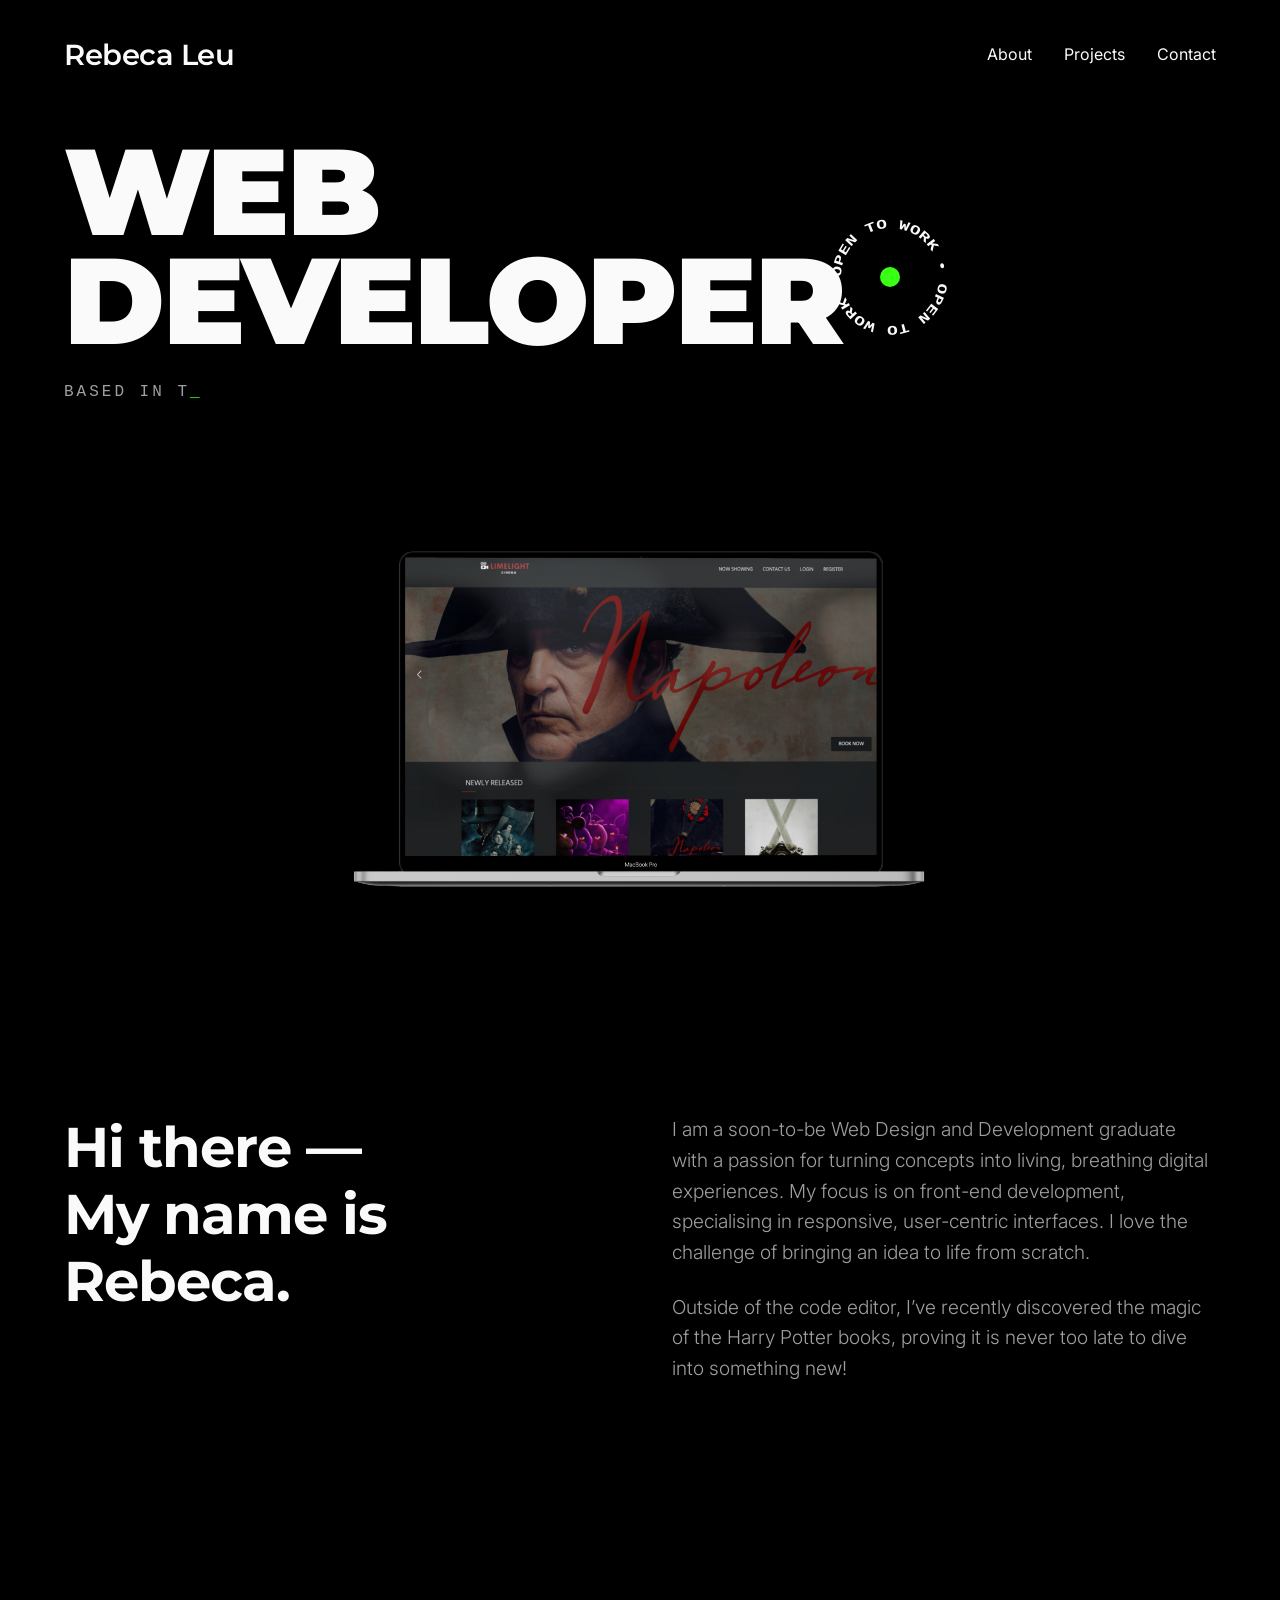
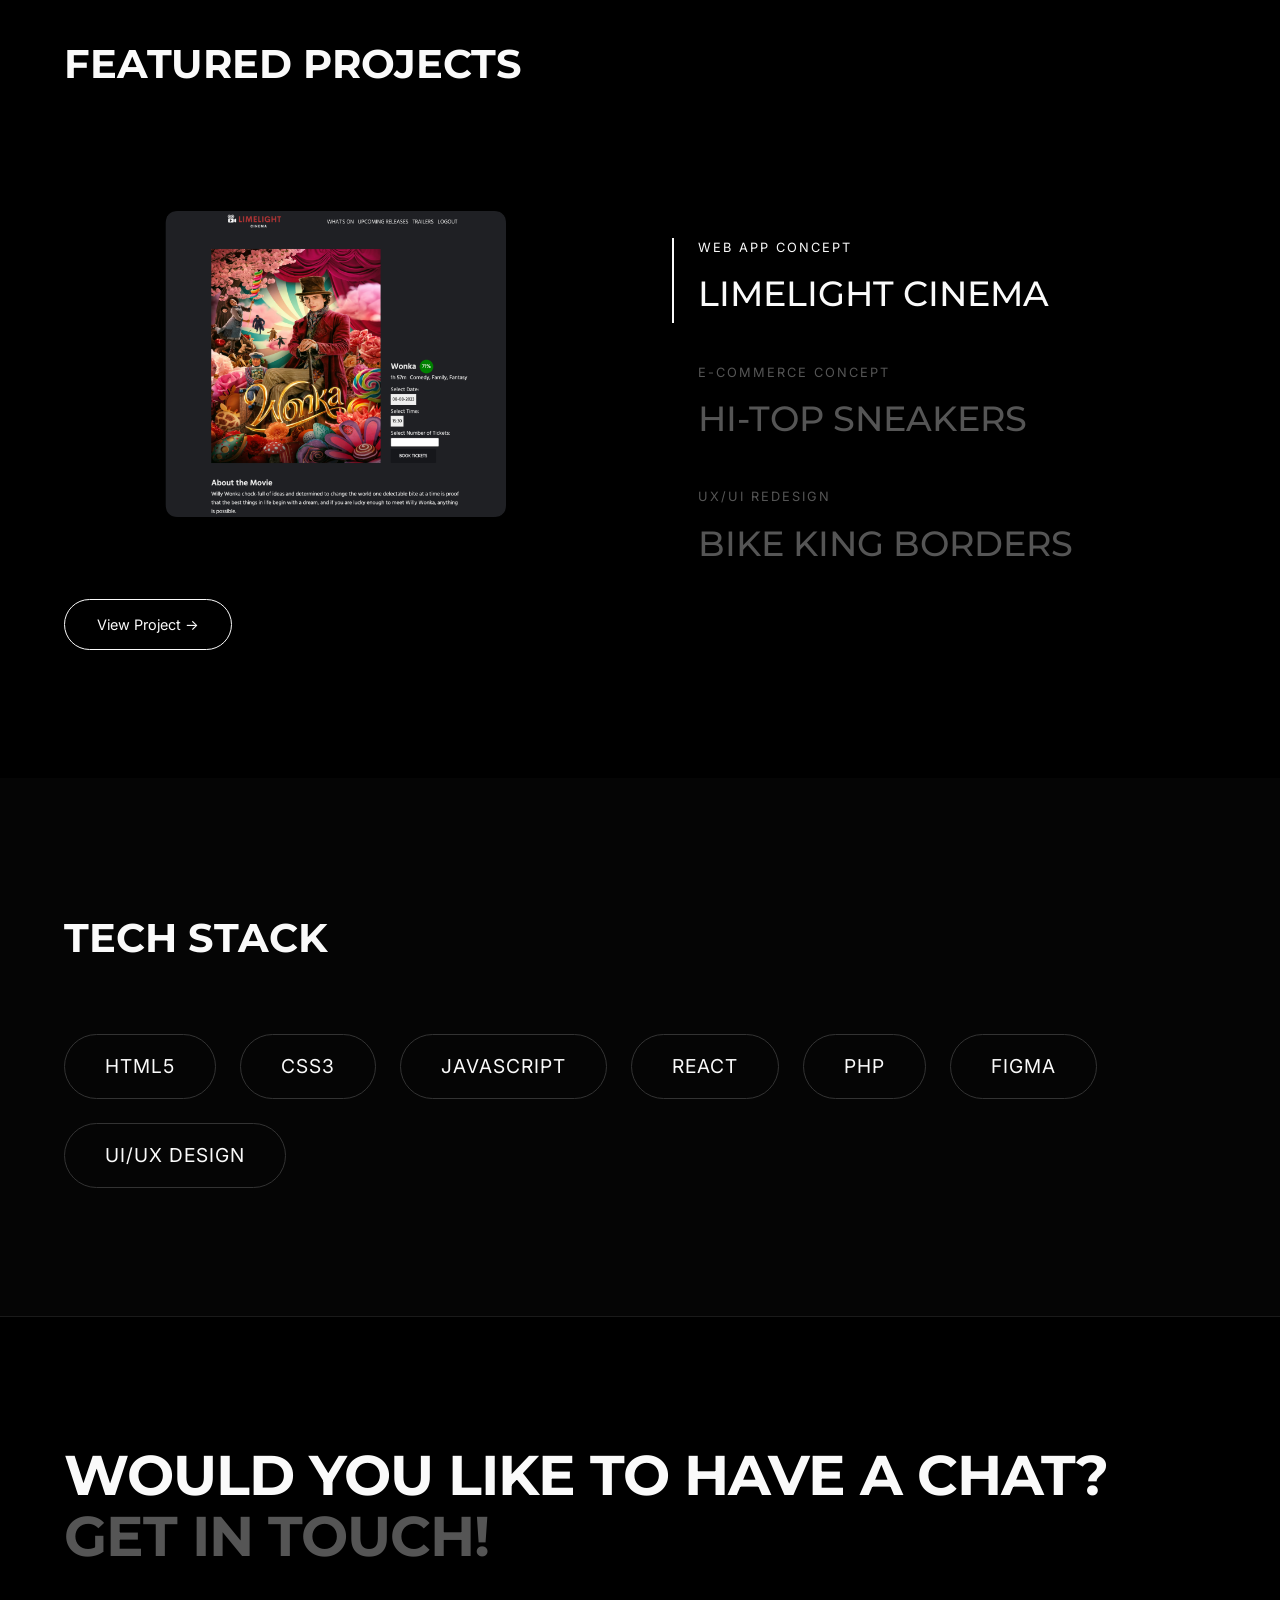
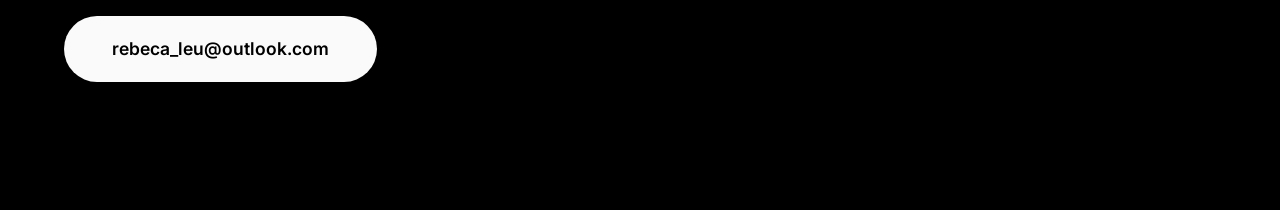
==== index.html @ b7a93b67 "Initial commit" ====
<!DOCTYPE html>
<html lang="en">
<head>
    <meta charset="UTF-8">
    <meta name="viewport" content="width=device-width, initial-scale=1.0">
    <title>Rebeca Leu | Web Developer</title>

    <link rel="preconnect" href="https://fonts.googleapis.com">
    <link rel="preconnect" href="https://fonts.gstatic.com" crossorigin>
    <link href="https://fonts.googleapis.com/css2?family=Inter:wght@300;400;600&family=Montserrat:wght@700;900&display=swap" rel="stylesheet">
    
    <link rel="stylesheet" href="style.css">
</head>
<body>
    
    <header>
        <div class="logo">Rebeca Leu</div>

        <div class="menu-toggle" id="mobile-menu">
            ☰
        </div> 

        <nav id="nav-links">
            <a href="#about">About</a>
            <a href="#projects">Projects</a>
            <a href="#contact">Contact</a>
        </nav>
    </header>

<section id="hero">
        <div class="hero-content">
            <h1>WEB<br>DEVELOPER</h1>

            <p class="typewriter-text"><span id="typewriter"></span><span class="cursor">_</span></p>
            
            <div class="badge">
                <div class="dot"></div>
                <svg viewBox="0 0 100 100" width="140" height="140">
                    <defs>
                        <path id="circlePath" d="M 50, 50 m -35, 0 a 35,35 0 1,1 70,0 a 35,35 0 1,1 -70,0" />
                    </defs>
                    <text font-size="9.5" font-family="monospace" fill="#FAFAFA" font-weight="bold">
                        <textPath href="#circlePath" textLength="220" lengthAdjust="spacingAndGlyphs">
                            OPEN TO WORK • OPEN TO WORK • 
                        </textPath>
                    </text>
                </svg>
            </div>
        </div>
    </section>

  <section id="featured-banner">
        <div class="slideshow-container">
            <img src="img/laptop-limelight.png" alt="Limelight Cinema on Laptop" class="slide active">
            <img src="img/laptop-sneakers.png" alt="Hi-Top Sneakers on Laptop" class="slide">
            <img src="img/bikeking-hero.png" alt="Bike King Redesign on Laptop" class="slide">
        </div>
    </section>

<section id="about">
        <div class="about-container">
            <div class="about-heading">
                <h2>Hi there &mdash;<br>My name is Rebeca.</h2>
            </div>
            
            <div class="about-text">
                <p>I am a soon-to-be Web Design and Development graduate with a passion for turning concepts into living, breathing digital experiences. My focus is on front-end development, specialising in responsive, user-centric interfaces. I love the challenge of bringing an idea to life from scratch.</p>
                
                <p>Outside of the code editor, I’ve recently discovered the magic of the Harry Potter books, proving it is never too late to dive into something new!</p>
            </div>
        </div>
    </section>

<section id="projects">
        <h2 class="section-title">Featured Projects</h2>
        
        <div class="projects-container">
            
            <div class="showcase-visual">
                <div class="image-card-wrapper">
                    <img id="dynamic-project-img" src="img/limelight-mockup.png" alt="Project Preview">
                    <div class="project-action">
                        <a id="dynamic-project-link" href="limelight-project.html" class="view-btn">View Project &rarr;</a>
                    </div>
                </div>
            </div>

            <div class="project-list">
                
                <div class="list-item active" data-image="img/limelight-mockup.png" data-link="limelight-project.html">
                    <span class="item-category">Web App Concept</span>
                    <h3>Limelight Cinema</h3>
                </div>

                <div class="list-item" data-image="img/sneakers-mockup.png" data-link="sneakers-project.html">
                    <span class="item-category">E-Commerce Concept</span>
                    <h3>Hi-Top Sneakers</h3>
                </div>

                <div class="list-item" data-image="img/bikeking-mockup2.png" data-link="bikeking-project.html"> 
                    <span class="item-category">UX/UI Redesign</span>
                    <h3>Bike King Borders</h3>
                </div>

            </div>
        </div>
    </section>

    <section id="skills">
        <h2 class="section-title">Tech Stack</h2>
        
        <div class="skills-container">
            <div class="skill-pill">HTML5</div>
            <div class="skill-pill">CSS3</div>
            <div class="skill-pill">JavaScript</div>
            <div class="skill-pill">React</div>
            <div class="skill-pill">PHP</div>
            <div class="skill-pill">Figma</div>
            <div class="skill-pill">UI/UX Design</div>
        </div>
    </section>

<footer id="contact">
        <div class="contact-container">
            <div class="contact-text">
                <h2>Would you like to have a chat?</h2>
                <h3>Get in touch!</h3>
            </div>
            
            <a href="mailto:hello@rebecaleu.com" class="contact-btn">rebeca_leu@outlook.com</a>
        </div>
    </footer>

    <script src="script.js"></script>
</body>
</html>
---- style.css ----
/* Reset and Base Styles */
* {
    margin: 0;
    padding: 0;
    box-sizing: border-box;
}

/* Typography and Body */
body {
    background-color: #000000;
    color: #FAFAFA;
    font-family: 'Inter', sans-serif;
    line-height: 1.6;
}

h1, h2, h3 {
    font-family: 'Montserrat', sans-serif;
    text-transform: uppercase; 
}

h1 {
    font-size: 5rem; 
    font-weight: 900;
}

p {
    color: #9D9FA1; 
    font-weight: 300;
}

a {
    color: #FAFAFA;
    text-decoration: none;
}

/* Header Section */
header {
    display: flex;
    justify-content: space-between;
    align-items: center;
    padding: 2rem 5%;
}

nav {
    display: flex;
    gap: 2rem;
}

.logo {
    font-family: 'Montserrat', sans-serif;
    font-size: 1.8rem;
    font-weight: 600;
    letter-spacing: -0.5px;
}

nav a {
    transition: color 0.3s ease;
    font-size: 1rem;
}

nav a:hover {
    color: #9D9FA1;
}

.menu-toggle {
    display: none;
    font-size: 1.8rem;
    cursor: pointer;
    user-select: none;
}

/* Hero Section */
#hero {
    display: flex;
    padding: 3vh 5%;
    position: relative; 
}

#hero h1 {
    font-size: 9.5vw; 
    line-height: 0.9; 
    letter-spacing: -2px;
}

/* Typewriter Effect */
.typewriter-text {
    font-family: 'Courier New', Courier, monospace; 
    font-size: 1rem; 
    color: #9D9FA1; 
    margin-top: 1.5rem; 
    letter-spacing: 3px;
    text-transform: uppercase;
}

.cursor {
    display: inline-block;
    color: #39FF14; 
    font-weight: bold;
    animation: blink 1s step-end infinite;
}

@keyframes blink {
    0%, 100% { opacity: 1; }
    50% { opacity: 0; }
}

/* Spinning Badge */
.badge {
    position: absolute;
    right: 25%;
    top: 30%;
    display: flex;
    justify-content: center;
    align-items: center;
}

.dot {
    width: 20px;
    height: 20px;
    background-color: #39FF14;
    border-radius: 50%;
    position: absolute; 
}

.badge svg {
    animation: spin 10s linear infinite; 
}

@keyframes spin {
    0% { transform: rotate(0deg); }
    100% { transform: rotate(360deg); }
}

/* Featured Slideshow Banner */
#featured-banner {
    width: 100%;
    padding: 0rem 1rem 2rem 1rem;
    display: flex;
    justify-content: center;
    align-items: center;
}

.slideshow-container {
    display: grid; 
    width: 100%;
    max-width: 800px;
}

.slide {
    grid-area: 1 / 1; 
    width: 100%;
    height: auto;
    opacity: 0; 
    transition: opacity 1s ease-in-out; 
}

.slide.active {
    opacity: 1; 
    z-index: 2; 
}

/* About Section */
#about {
    padding: 6rem 5%; 
    background-color: #000000;
}

.about-container {
    display: grid;
    grid-template-columns: 1fr 1fr;
    gap: 4rem; 
    align-items: start; 
}

.about-heading h2 {
    font-size: 3.5rem; 
    line-height: 1.2;
    letter-spacing: -1px;
    text-transform: none; 
}

.about-text p {
    font-size: 1.2rem;
    color: #9D9FA1; 
    margin-bottom: 1.5rem; 
    line-height: 1.6;
}

/* Projects Section */
#projects {
    padding: 8rem 5%;
    background-color: #000000;
}

.section-title {
    font-size: 2.5rem;
    margin-bottom: 4rem;
    color: #FAFAFA;
}

.projects-container {
    display: grid;
    grid-template-columns: 1fr 1fr; 
    gap: 4rem;
    align-items: center; 
}

/* Showcase Visual */
.showcase-visual {
    display: flex;
    justify-content: flex-start;
    width: 100%;
}

.image-card-wrapper {
    width: 100%; 
    background-color: transparent; 
    padding: 0;
    border: none; 
}

.image-card-wrapper img {
    width: 100%; 
    height: auto;
    border-radius: 12px;
    transition: opacity 0.3s ease-in-out;
}

.project-action {
    margin-top: 1.5rem;
}

.view-btn {
    display: inline-block;
    padding: 0.8rem 2rem;
    border: 1px solid #FAFAFA;
    color: #FAFAFA;
    border-radius: 30px;
    text-decoration: none;
    font-size: 0.9rem;
    transition: all 0.3s ease;
    white-space: nowrap; 
}

.view-btn:hover {
    background-color: #FAFAFA;
    color: #000000;
}

/* Project List */
.project-list {
    display: flex;
    flex-direction: column;
    gap: 2.5rem; 
}

.list-item {
    cursor: pointer;
    color: #555; 
    border-left: 2px solid transparent; 
    padding-left: 1.5rem; 
    transition: all 0.3s ease;
}

.item-category {
    font-size: 0.8rem;
    text-transform: uppercase;
    letter-spacing: 2px;
    display: block;
    margin-bottom: 0.5rem;
}

.list-item h3 {
    font-size: 2.2rem;
    margin: 0;
    font-weight: 500;
}

.list-item.active {
    color: #FAFAFA;
    border-left: 2px solid #FAFAFA; 
}

/* Skills Section */
#skills {
    padding: 8rem 5%;
    background-color: #050505; 
}

.skills-container {
    display: flex;
    flex-wrap: wrap; 
    gap: 1.5rem;
}

.skill-pill {
    padding: 1rem 2.5rem;
    border: 1px solid #333; 
    border-radius: 50px; 
    color: #FAFAFA;
    font-size: 1.2rem;
    text-transform: uppercase;
    letter-spacing: 1px;
    transition: all 0.3s ease;
    cursor: default;
}

.skill-pill:hover {
    border-color: #FAFAFA;
    background-color: #FAFAFA;
    color: #000000;
    transform: translateY(-5px); 
}

/* Comparison Blocks (Before & After) */
.comparison-block {
    margin-bottom: 8rem; /* Large gap to separate different comparison sets */
}

.comparison-block h3 {
    font-family: 'Montserrat', sans-serif;
    font-size: 1rem;
    color: #FAFAFA; /* Matches your white text */
    margin-bottom: 1.5rem;
    letter-spacing: 2px;
    border-left: 2px solid #39FF14; /* Uses your neon green from the hero as an accent */
    padding-left: 1rem;
}

.comparison-block img {
    width: 100%;
    border-radius: 12px; /* Matches your other project images */
    box-shadow: 0 10px 40px rgba(0,0,0,0.8);
    border: 1px solid #1a1a1a; /* Subtle border to define the image edges */
    display: block;
}

/* Adds spacing between the Before image and the After heading */
.comparison-block br {
    display: block;
    content: "";
    margin-top: 4rem;
}

/* Contact Footer */
#contact {
    padding: 8rem 5%;
    background-color: #000000;
    border-top: 1px solid #1a1a1a;
}

.contact-container {
    display: flex;
    justify-content: space-between;
    align-items: center;
    flex-wrap: wrap;
    gap: 3rem;
}

.contact-text h2 {
    font-size: 3.5rem;
    color: #FAFAFA;
    margin: 0;
    line-height: 1.1;
    letter-spacing: -1px;
}

.contact-text h3 {
    font-size: 3.5rem;
    color: #555555; 
    margin: 0;
    line-height: 1.1;
    letter-spacing: -1px;
}

.contact-btn {
    display: inline-block;
    padding: 1.2rem 3rem;
    background-color: #FAFAFA;
    color: #000000;
    font-size: 1.1rem;
    font-weight: 600;
    border-radius: 50px;
    text-decoration: none;
    transition: transform 0.3s ease, background-color 0.3s ease;
    white-space: nowrap; 
}

.contact-btn:hover {
    background-color: #e0e0e0;
    transform: translateY(-5px); 
}

/* Case Study Page */
.case-study-page {
    background-color: #000000;
}

/* Case Study Nav */
.case-nav {
    padding: 3rem 5% 0 5%;
}

.back-link {
    color: #FAFAFA;
    text-decoration: none;
    font-size: 1.1rem;
    transition: opacity 0.3s ease;
}

.back-link:hover {
    opacity: 0.7;
}

/* Case Study Header */
.case-header {
    padding: 4rem 5% 6rem 5%;
    max-width: 1400px;
    margin: 0 auto;
}

.case-title {
    font-size: 5rem;
    color: #FAFAFA;
    margin: 1rem 0 0 0;
    line-height: 1.1;
    letter-spacing: -2px;
}

/* Case Content Grid */
.case-content-grid {
    padding: 0 5% 10rem 5%;
    display: grid;
    grid-template-columns: 2fr 1fr; 
    gap: 8rem; 
    max-width: 1400px;
    margin: 0 auto;
    align-items: flex-start; 
}

/* Case Gallery Stream */
.case-gallery-stream {
    display: flex;
    flex-direction: column;
    gap: 5rem; 
}

.case-gallery-stream img {
    width: 100%;
    border-radius: 12px;
    box-shadow: 0 10px 40px rgba(0,0,0,0.6); 
}

/* Case Info Panel */
.case-info-panel {
    position: sticky; 
    top: 5rem; 
    align-self: flex-start; 
}

.sticky-text-wrapper {
    display: flex;
    flex-direction: column;
    gap: 4rem; 
}

.info-block h3 {
    color: #FAFAFA;
    font-size: 1.5rem;
    margin-bottom: 1.5rem;
    border-bottom: 1px solid #1a1a1a;
    padding-bottom: 0.5rem;
    text-transform: uppercase;
    letter-spacing: 1px;
}

.info-block p, .clean-list li {
    color: #9D9FA1;
    font-size: 1.2rem;
    line-height: 1.7;
}

.clean-list {
    list-style: none;
    padding: 0;
}

.clean-list li {
    margin-bottom: 1rem;
}

/* Media Queries 1024px */
@media (max-width: 1024px) {
    .logo {
        font-size: 1.4rem;
    }
    nav {
        gap: 1.5rem; 
    }
    .badge {
        right: 20%;
    }
}

/* Media Queries 1000px */
@media (max-width: 1000px) {
    .case-header {
        padding-bottom: 4rem;
    }

    .case-title {
        font-size: 3rem; 
    }

    .case-content-grid {
        grid-template-columns: 1fr; 
        gap: 5rem;
        padding-bottom: 8rem;
    }

    .case-info-panel {
        position: static;
        order: 1; 
    }

    .case-gallery-stream {
        order: 2; 
        gap: 3rem;
    }

    .sticky-text-wrapper {
        gap: 3rem;
    }
}

/* Media Queries 900px */
@media (max-width: 900px) {
    .projects-container {
        grid-template-columns: 1fr; 
        gap: 3rem;
    }

    .showcase-visual {
        order: 2; 
        justify-content: flex-start;
        padding-left: 1rem; 
    }
    
    .project-list {
        order: 1; 
    }

    .list-item {
        padding-left: 1rem;
    }

    .list-item h3 {
        font-size: 1.8rem; 
    }

    .skills-container {
        gap: 1rem; 
        justify-content: center; 
    }

    .skill-pill {
        padding: 0.7rem 1.5rem; 
        font-size: 0.9rem; 
    }

    .contact-container {
        flex-direction: column;
        align-items: flex-start;
        gap: 2rem;
    }
    
    .contact-text h2, .contact-text h3 {
        font-size: 2.5rem; 
    }
}

/* Media Queries 768px */
@media (max-width: 768px) {
    header {
        flex-direction: row;
        gap: 1rem;
        padding: 2rem 5%;
    }

    .logo {
        font-size: 1.2rem;
        font-weight: 200;
    }
    
    .menu-toggle {
        display: block; 
        z-index: 100; 
        position: relative;
    }

    nav {
        display: none; 
        flex-direction: column;
        justify-content: center; 
        align-items: center; 
        position: fixed; 
        top: 0;
        left: 0;
        width: 100%;
        height: 100vh; 
        background-color: #000000; 
        z-index: 99; 
        gap: 2rem;
    }

    nav.active {
        display: flex; 
    }
   
    nav a {
        transition: color 0.3s ease;
        font-size: 1.8rem; 
        font-family: 'Montserrat', sans-serif; 
        font-weight: 600;
    }

    #hero {
        align-items: flex-start; 
        min-height: 30vh; 
        padding-top: 8vh; 
    }

    #hero h1 {
        font-size: 13vw; 
        letter-spacing: -1px; 
    }

    .badge {
        top: 5vh;
        right: 0%; 
        transform: scale(0.6); 
    }

    #about {
        padding: 3rem 5%;
    }

    .about-container {
        grid-template-columns: 1fr;
        gap: 2rem;
    }

    .about-heading h2 {
        font-size: 2rem; 
    }

    .about-text p {
        font-size: 1rem;
    }
}
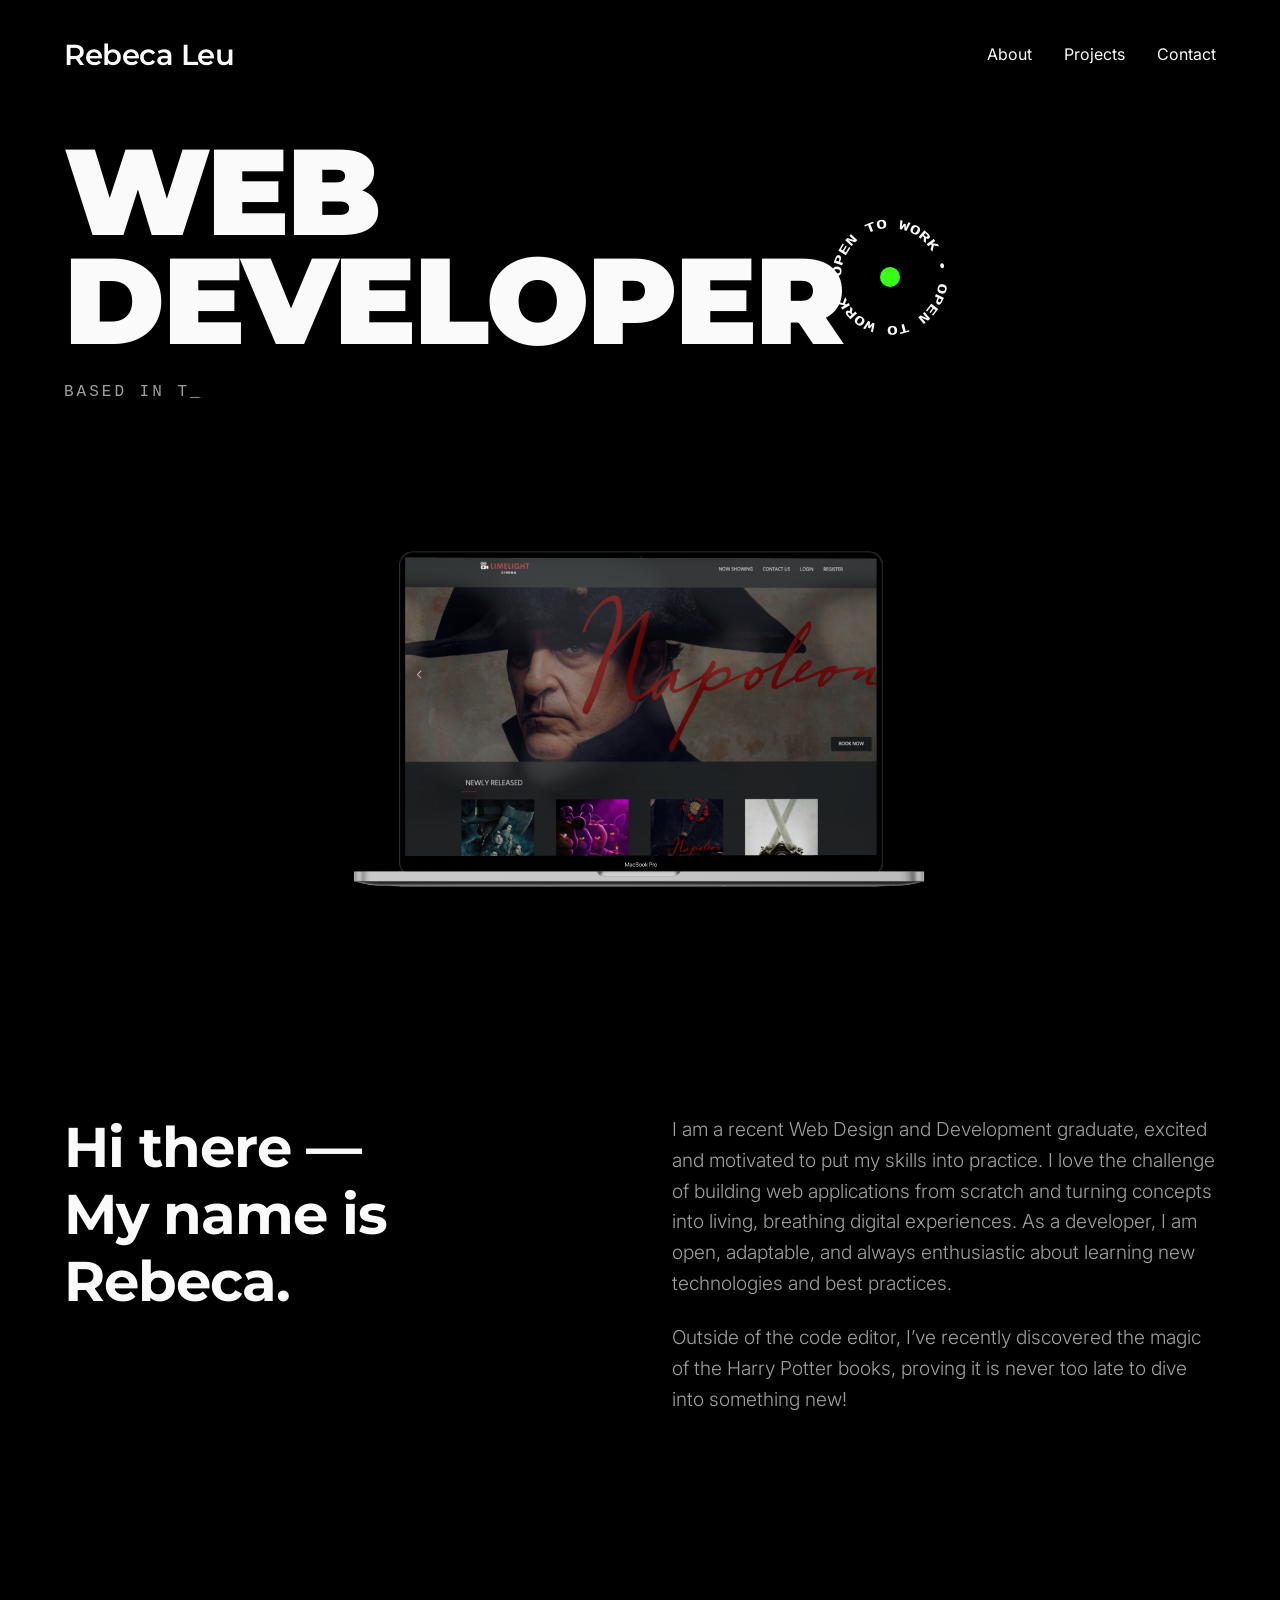
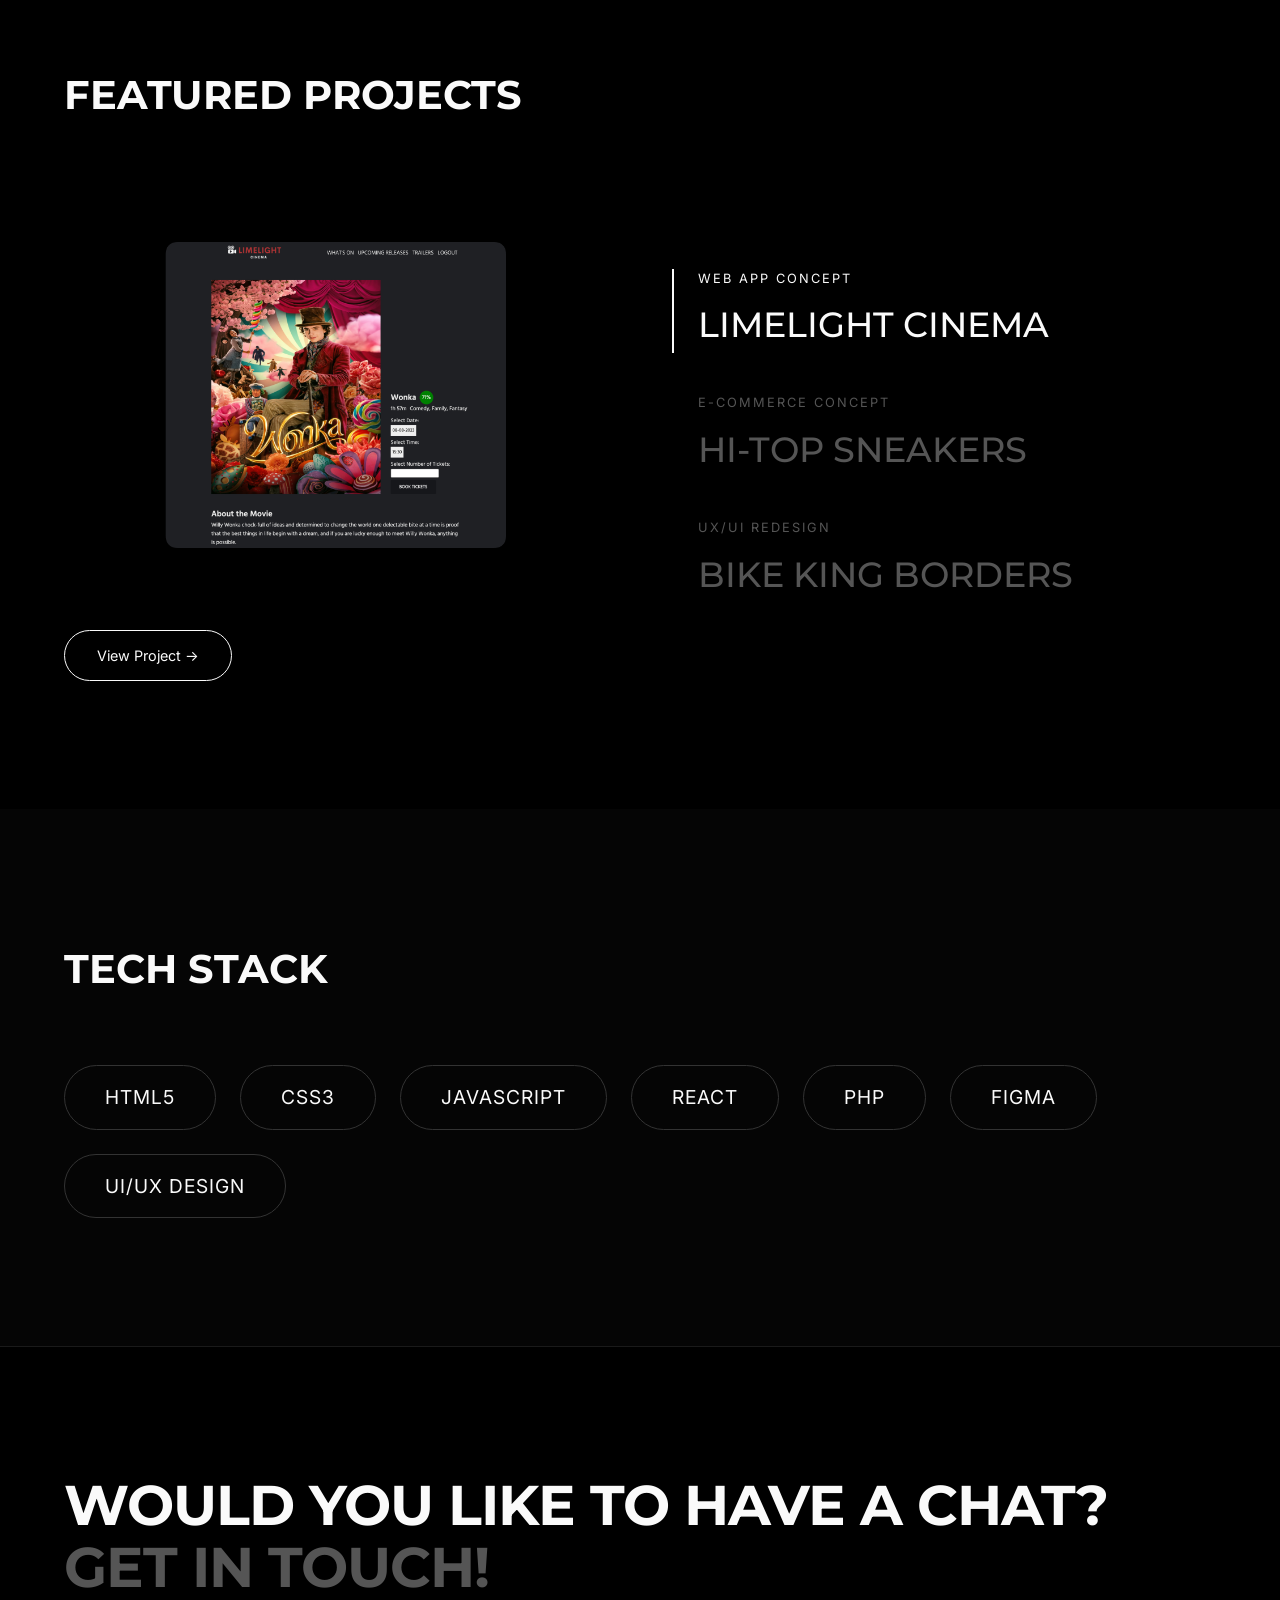
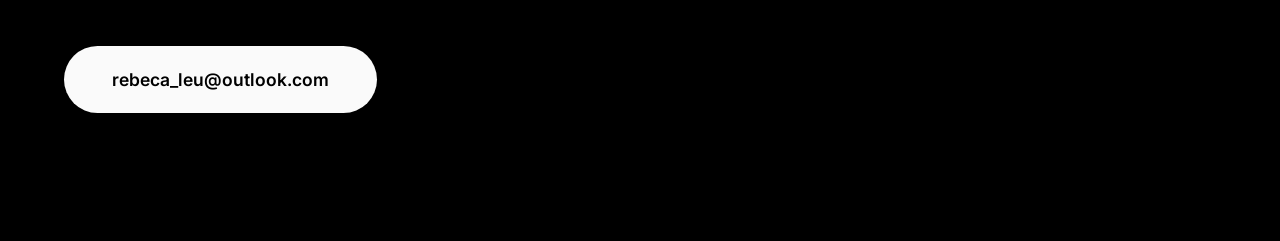
==== commit 43933db4: "Updated About Me text" ====
--- a/index.html
+++ b/index.html
@@ -64,7 +64,7 @@
             </div>
             
             <div class="about-text">
-                <p>I am a soon-to-be Web Design and Development graduate with a passion for turning concepts into living, breathing digital experiences. My focus is on front-end development, specialising in responsive, user-centric interfaces. I love the challenge of bringing an idea to life from scratch.</p>
+                <p>I am a recent Web Design and Development graduate, excited and motivated to put my skills into practice. I love the challenge of building web applications from scratch and turning concepts into living, breathing digital experiences. As a developer, I am open, adaptable, and always enthusiastic about learning new technologies and best practices.</p>
                 
                 <p>Outside of the code editor, I’ve recently discovered the magic of the Harry Potter books, proving it is never too late to dive into something new!</p>
             </div>
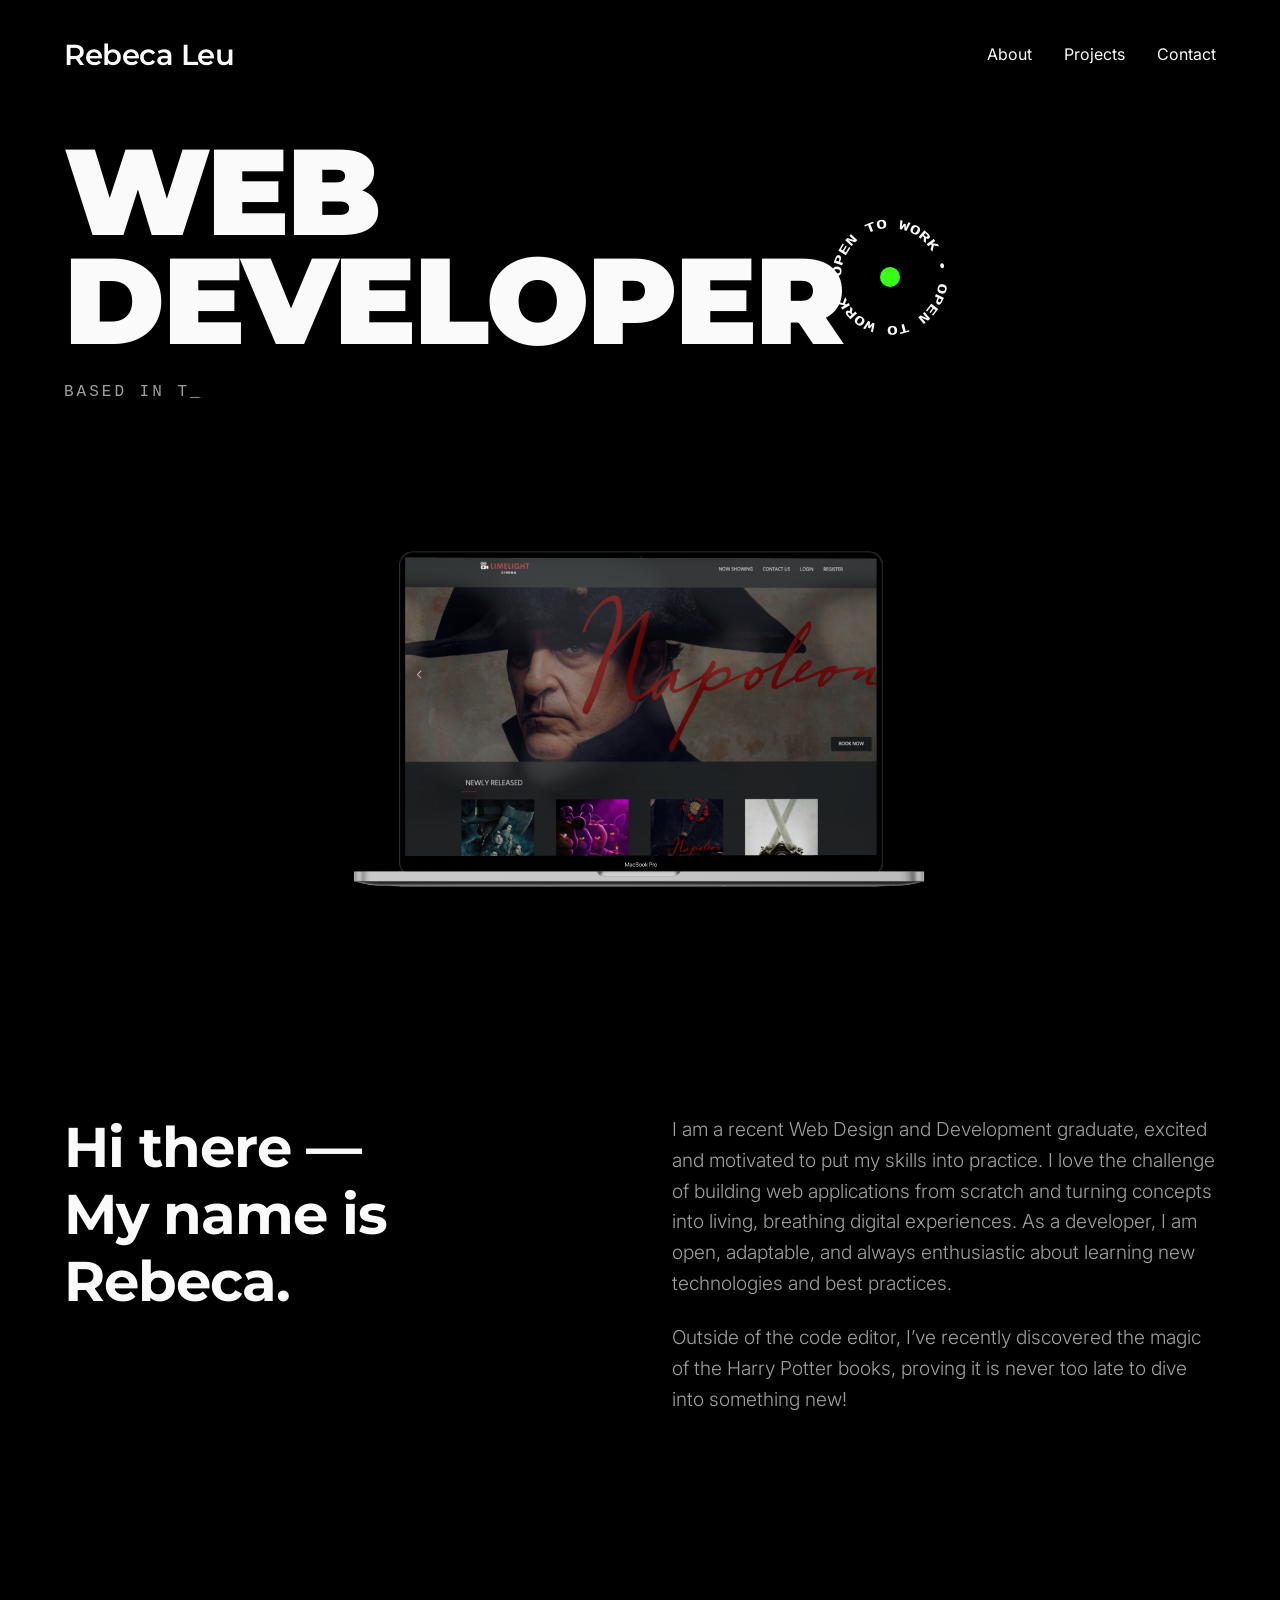
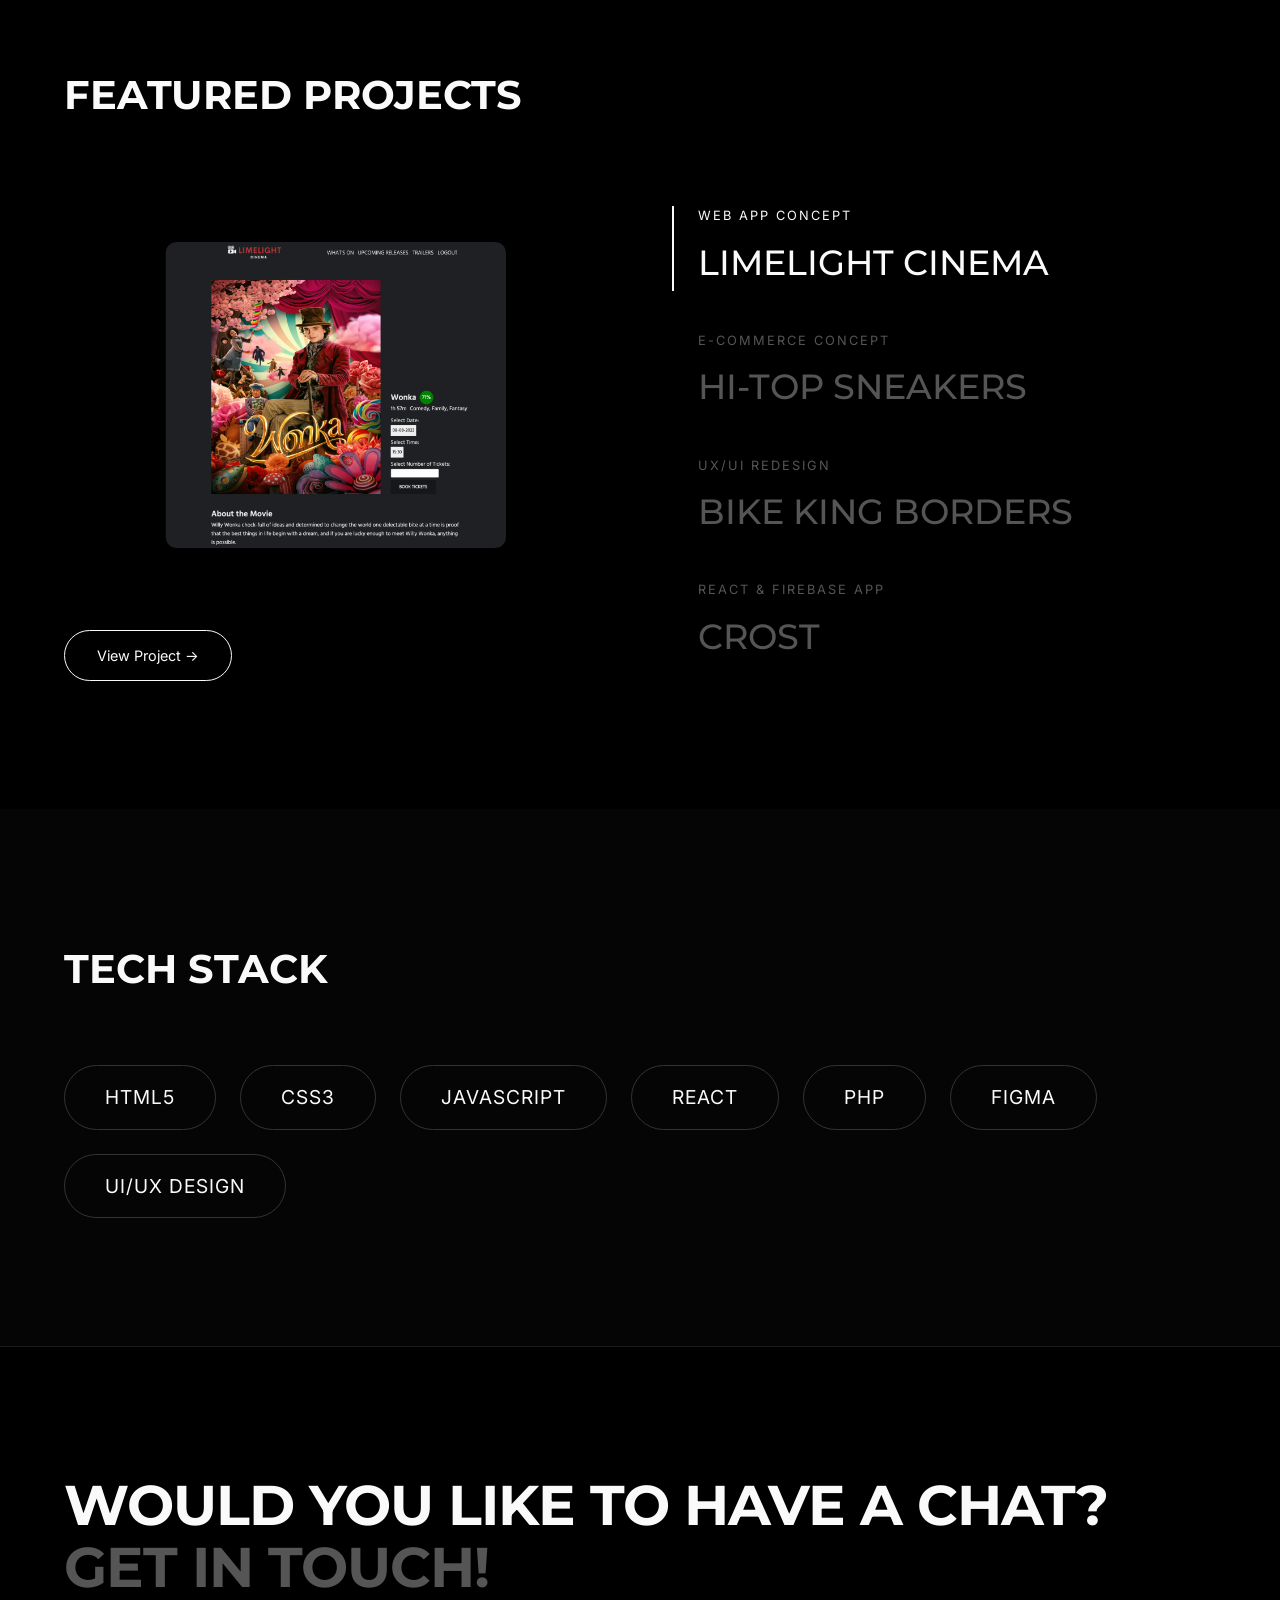
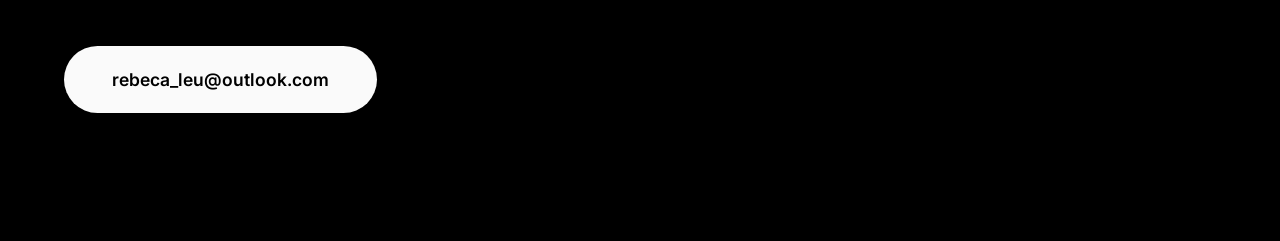
==== commit 8b95f964: "Added crost project, updated About text and fixed image latency" ====
--- a/index.html
+++ b/index.html
@@ -8,6 +8,12 @@
     <link rel="preconnect" href="https://fonts.googleapis.com">
     <link rel="preconnect" href="https://fonts.gstatic.com" crossorigin>
     <link href="https://fonts.googleapis.com/css2?family=Inter:wght@300;400;600&family=Montserrat:wght@700;900&display=swap" rel="stylesheet">
+
+    <!-- Preload Featured Project Images -->
+    <link rel="preload" as="image" href="img/limelight-mockup.png">
+    <link rel="preload" as="image" href="img/sneakers-mockup.png">
+    <link rel="preload" as="image" href="img/bikeking-mockup2.png">
+    <link rel="preload" as="image" href="img/crost-mockup.png">
     
     <link rel="stylesheet" href="style.css">
 </head>
@@ -54,6 +60,7 @@
             <img src="img/laptop-limelight.png" alt="Limelight Cinema on Laptop" class="slide active">
             <img src="img/laptop-sneakers.png" alt="Hi-Top Sneakers on Laptop" class="slide">
             <img src="img/bikeking-hero.png" alt="Bike King Redesign on Laptop" class="slide">
+            <img src="img/laptop-crost.png" alt="Bike King Redesign on Laptop" class="slide">
         </div>
     </section>
 
@@ -102,6 +109,11 @@
                     <h3>Bike King Borders</h3>
                 </div>
 
+                <div class="list-item" data-image="img/crost-mockup.png" data-link="crost-project.html">
+                    <span class="item-category">React & Firebase App</span>
+                    <h3>crost</h3>
+                </div>
+
             </div>
         </div>
     </section>
